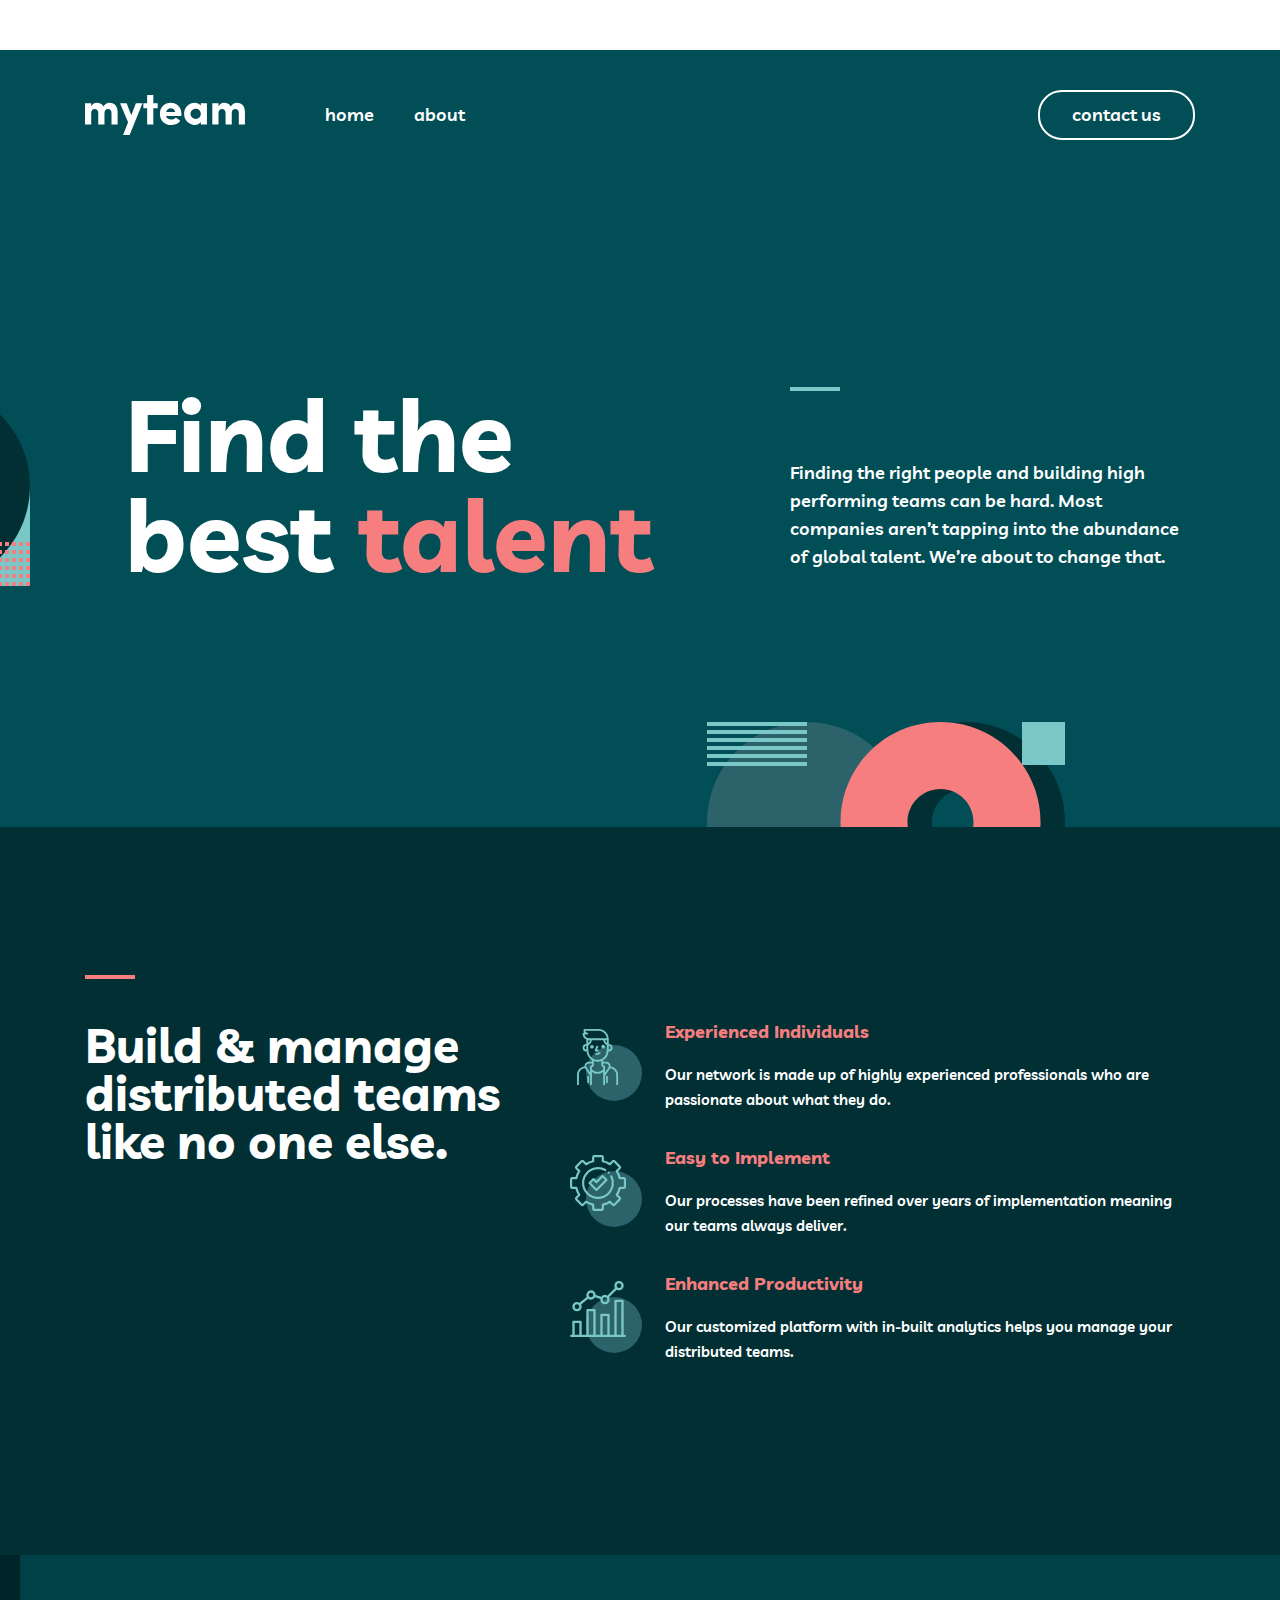
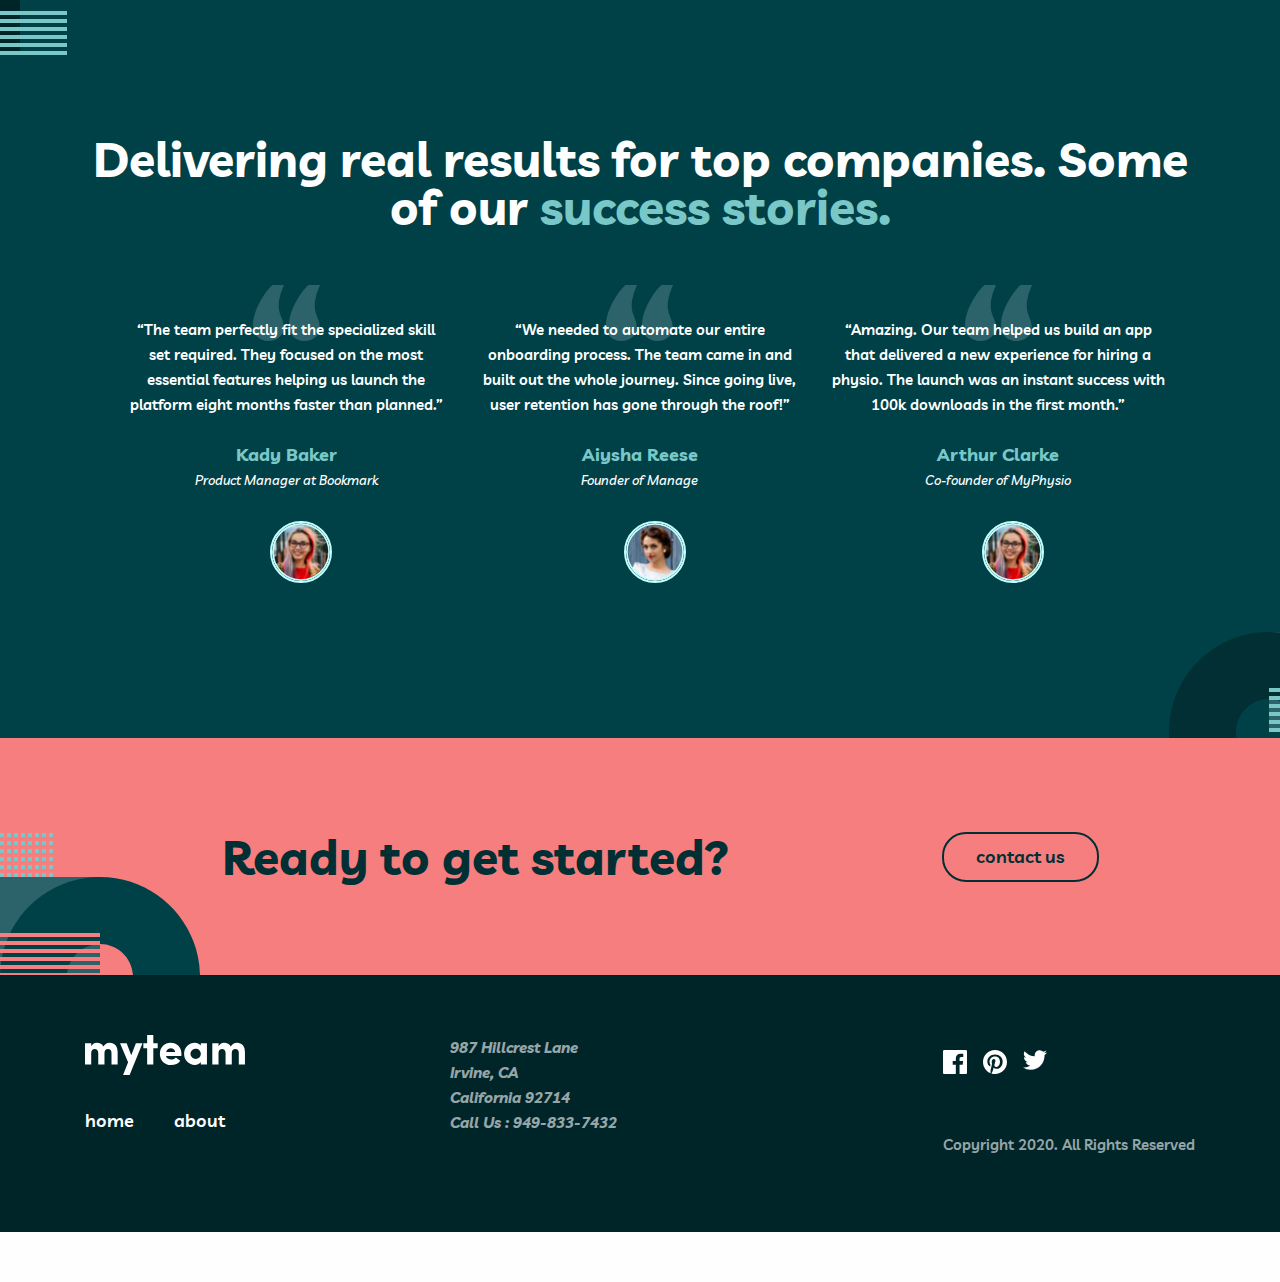
==== index.html @ 55ddd036 "initial commit" ====
<!DOCTYPE html>
<html lang="en">
<head>
    <meta charset="UTF-8">
    <meta http-equiv="X-UA-Compatible" content="IE=edge">
    <meta name="viewport" content="width=device-width, initial-scale=1.0">
    <link rel="stylesheet" href="css/normalize.css">
    <link rel="stylesheet" href="css/main.css">
    <title>MyTeam</title>
</head>
<body>
    <!-- SITE-HEADER -->
    <header class="site-header">
        <div class="site-header__container container">
            <a class="logo" href="index.html">
                <img class="logo__img" src="img/logo.svg" alt="logo" width="160" height="40">
            </a>
            
            <!-- SITENAV -->
            <nav class="sitenav">
                <ul class="sitenav__list">
                    <li class="sitenav__item"><a class="sitenav__link" href="#">home</a></li>
                    <li class="sitenav__item"><a class="sitenav__link" href="#">about</a></li>
                </ul>
            </nav>
            <a class="button button-light" href="#">contact us</a>  
        </div>
    </header>
    
    <!-- MAIN-CONTENT -->
    <main class="main-content">
        
        <!-- HERO -->
        <div class="hero">
            <div class="hero__container container">
                <img class="circle" src="img/circle.svg" alt="Circle" width="200" height="200">
                <ul class="hero__info-list">
                    <li class="hero__item">
                        <h2 class="hero__title">Find the <br> best <span class="hero__title hero__title-red">talent</span></h2>
                    </li>
                    <li class="hero__item">
                        <hr class="hero__line">
                        <p class="hero__text">Finding the right people and building high performing teams can be hard. Most companies aren’t tapping into the abundance of global talent. We’re about to change that.</p>
                    </li>
                </ul>
                <img class="double__circle" src="img/double-circle.svg" alt="Double-circle" width="358" height="200">    
            </div>
        </div>
        
        <!-- FEATURES -->
        <section class="features">
            <div class="features__container container">
                <div class="features__info">
                    <hr class="features__line">
                    <h2 class="features__title">Build & manage distributed teams like no one else.</h2>
                </div>
                <ul class="features__list">
                    <li class="features__item">
                        <img class="features__icon" src="img/icon-feature-experience.svg" alt="Experienced Individuals logo">
                        <div class="features__list-inner">
                            <h2 class="features__list-title">Experienced Individuals</h2>
                            <p class="features__list-text">Our network is made up of highly experienced professionals who are passionate about what they do.</p>
                        </div>
                    </li>
                    
                    <li class="features__item">
                        <img class="features__icon" src="img/icon-feature-implementation.svg" alt="Easy to Implement logo">
                        <div class="features__list-inner">
                            <h2 class="features__list-title">Easy to Implement</h2>
                            <p class="features__list-text">Our processes have been refined over years of implementation meaning our teams always deliver.</p>
                        </div>
                    </li>
                    
                    <li class="features__item">
                        <img class="features__icon" src="img/icon-feature-productivity.svg" alt="Enhanced Productivity logo">
                        <div class="features__list-inner">
                            <h2 class="features__list-title">Enhanced Productivity</h2>
                            <p class="features__list-text">Our customized platform with in-built analytics helps you manage your distributed teams.</p>
                        </div>
                    </li>
                </ul>
            </div>
        </section>


<!-- INDEX-ARTICLES -->
<section class="articles">
    <div class="articles__container container">
        <img class="articles__left-icon" src="img/reviews-bg-left.svg" alt="reviews-bg-left" width="147" height="100">
        <h2 class="articles__title">Delivering real results for top companies. Some of our <span class="articles__span">success stories.</span></h2>
        <ul class="articles__list">
            <li class="articles__item">
            <img class="articles__icon" src="img/icon-quotes.svg" alt="icon-quotes" width="67" height="56">
        <p class="articles__text"> “The team perfectly fit the specialized skill set required. They focused on the most essential features helping us launch the platform eight months faster than planned.”</p>
    <h3 class="articles__list-title">Kady Baker</h3>   
    <p class="articles__list-text">Product Manager at Bookmark</p>
    <img class="articles__avatar" src="img/kady.svg" alt="Avatar image" width="62" height="62">    
</li>
    
<li class="articles__item">
            <img class="articles__icon" src="img/icon-quotes.svg" alt="icon-quotes" width="67" height="56">
        <p class="articles__text">“We needed to automate our entire onboarding process. The team came in and built out the whole journey. Since going live, user retention has gone through the roof!”</p>
    <h3 class="articles__list-title">Aiysha Reese</h3>   
    <p class="articles__list-text">Founder of Manage</p>
    <img class="articles__avatar" src="img/aisha.svg" alt="Avatar image" width="62" height="62">    
</li>

<li class="articles__item">
            <img class="articles__icon" src="img/icon-quotes.svg" alt="icon-quotes" width="67" height="56">
        <p class="articles__text">“Amazing. Our team helped us build an app that delivered a new experience for hiring a physio. The launch was an instant success with 100k downloads in the first month.”</p>
    <h3 class="articles__list-title">Arthur Clarke</h3>   
    <p class="articles__list-text">Co-founder of MyPhysio</p>
    <img class="articles__avatar" src="img/kady.svg" alt="Avatar image" width="62" height="62">    
</li>
</ul>
<img class="articles__right-icon" src="img/reviews-bg-right.svg" alt="reviews-bg-right" width="200" height="200">
</div>
</section>


<!-- CTA -->
<section class="notification-cta">
    <div class="cta__container container">
        <img class="cta__left-icon" src="img/cta-left-icon.svg" alt="cta-left-icon" width="200" height="244">
        <ul class="cta__list">
            <li class="cta__item">
<h2 class="cta__title">Ready to get started?</h2>
            </li>
        <li class="cta__item">
            <a class="button button-dark" href="#">contact us</a>  
        </li>
        </ul>
    </div>
</section>
</main>


<!-- SITE-FOOTER -->
<footer class="site__footer">
    <div class="site__footer-container container">
        <div class="site__footer-inner">
            <a class="logo" href="index.html">
                <img class="logo__img" src="img/logo.svg" alt="logo" width="160" height="40">
            </a>
            
            <!-- SITENAV -->
            <nav class="site__footer-sitenav sitenav">
                <ul class="sitenav__list">
                    <li class="sitenav__item"><a class="sitenav__link" href="#">home</a></li>
                    <li class="sitenav__item"><a class="sitenav__link" href="#">about</a></li>
                </ul>
            </nav>
        </div>
    <address>987  Hillcrest Lane <br> Irvine, CA <br> California 92714 <br> Call Us : 949-833-7432</address>
<div class="socials">
    <ul class="soicals__list">
        <li class="socials__item">
            <a class="socials__link" href="#" target="_blank">
                <svg xmlns="http://www.w3.org/2000/svg" width="24" height="24" fill="none"><path fill="currentColor" d="M22.675 0H1.325C.593 0 0 .593 0 1.325v21.351C0 23.407.593 24 1.325 24H12.82v-9.294H9.692v-3.622h3.128V8.413c0-3.1 1.893-4.788 4.659-4.788 1.325 0 2.463.099 2.795.143v3.24l-1.918.001c-1.504 0-1.795.715-1.795 1.763v2.313h3.587l-.467 3.622h-3.12V24h6.116c.73 0 1.323-.593 1.323-1.325V1.325C24 .593 23.407 0 22.675 0Z"/></svg>
        </a>
    </li>
    <li class="socials__item">
        <a class="socials__link" href="#" target="_blank">
            <svg xmlns="http://www.w3.org/2000/svg" width="24" height="24" fill="none"><path fill="currentColor" d="M12 0C5.373 0 0 5.372 0 12c0 5.084 3.163 9.426 7.627 11.174-.105-.949-.2-2.405.042-3.441.218-.937 1.407-5.965 1.407-5.965s-.359-.719-.359-1.782c0-1.668.967-2.914 2.171-2.914 1.023 0 1.518.769 1.518 1.69 0 1.029-.655 2.568-.994 3.995-.283 1.194.599 2.169 1.777 2.169 2.133 0 3.772-2.249 3.772-5.495 0-2.873-2.064-4.882-5.012-4.882-3.414 0-5.418 2.561-5.418 5.207 0 1.031.397 2.138.893 2.738a.36.36 0 0 1 .083.345l-.333 1.36c-.053.22-.174.267-.402.161-1.499-.698-2.436-2.889-2.436-4.649 0-3.785 2.75-7.262 7.929-7.262 4.163 0 7.398 2.967 7.398 6.931 0 4.136-2.607 7.464-6.227 7.464-1.216 0-2.359-.631-2.75-1.378l-.748 2.853c-.271 1.043-1.002 2.35-1.492 3.146C9.57 23.812 10.763 24 12 24c6.627 0 12-5.373 12-12 0-6.628-5.373-12-12-12Z"/></svg>
    </a>
</li>
        <li class="socials__item">
            <a class="socials__link" href="#" target="_blank">
                <svg xmlns="http://www.w3.org/2000/svg" width="24" height="20" fill="none"><path fill="currentColor" d="M24 2.557a9.83 9.83 0 0 1-2.828.775A4.932 4.932 0 0 0 23.337.608a9.864 9.864 0 0 1-3.127 1.195A4.916 4.916 0 0 0 16.616.248c-3.179 0-5.515 2.966-4.797 6.045A13.978 13.978 0 0 1 1.671 1.149a4.93 4.93 0 0 0 1.523 6.574 4.903 4.903 0 0 1-2.229-.616c-.054 2.281 1.581 4.415 3.949 4.89a4.935 4.935 0 0 1-2.224.084 4.928 4.928 0 0 0 4.6 3.419A9.9 9.9 0 0 1 0 17.54a13.94 13.94 0 0 0 7.548 2.212c9.142 0 14.307-7.721 13.995-14.646A10.025 10.025 0 0 0 24 2.557Z"/></svg>
        </a>
    </li>
    </ul>
<p class="socials__text">Copyright 2020. All Rights Reserved</p>
</div>
    </div>
</footer>
</body>
</html>
---- css/main.css ----
@font-face {
    font-family: 'Livvic';
    src: url('../fonts/Livvic-BoldItalic.woff2') format('woff2'),
    url('../fonts/Livvic-BoldItalic.woff') format('woff');
    font-weight: bold;
    font-style: italic;
    font-display: swap;
}

@font-face {
    font-family: 'Livvic';
    src: url('../fonts/Livvic-SemiBold.woff2') format('woff2'),
    url('../fonts/Livvic-SemiBold.woff') format('woff');
    font-weight: 600;
    font-style: normal;
    font-display: swap;
}

@font-face {
    font-family: 'Livvic';
    src: url('../fonts/Livvic-Regular.woff2') format('woff2'),
    url('../fonts/Livvic-Regular.woff') format('woff');
    font-weight: normal;
    font-style: normal;
    font-display: swap;
}

@font-face {
    font-family: 'Livvic';
    src: url('../fonts/Livvic-MediumItalic.woff2') format('woff2'),
    url('../fonts/Livvic-MediumItalic.woff') format('woff');
    font-weight: 500;
    font-style: italic;
    font-display: swap;
}

@font-face {
    font-family: 'Livvic';
    src: url('../fonts/Livvic-Bold.woff2') format('woff2'),
    url('../fonts/Livvic-Bold.woff') format('woff');
    font-weight: bold;
    font-style: normal;
    font-display: swap;
}
/* CUSTOM-PROPS */
:root{
    --midnight-green:#014e56;
    --light-coral:#f67e7e;
    --white:#fff;
    --rapture-blue:#79c8c7;;
    --police-blue:#2c6269;
    --deep-jungle-green:#004047;
    --sacramento-state-green:#012f34;
    --dark-green:#002529;
}
/* GLOBAL */
html{
    /* height: 100%; */
    scroll-behavior: smooth;
    box-sizing: border-box;
}
body{
    font-family: "Livvic", "Arial", sans-serif;
    display: flex;
    flex-direction: column;
    font-weight: 600;
    margin: 0;
    height: 100%;
    padding: 0;
    background-color:#fefefe;
    color: var(--white);
    font-size: 15px;
    line-height: 25px;
    overflow-x: hidden; 
}
*:focus{
    outline: 2px dashed var(--outline-color);
    outline-offset: 3px;
}
img{
    max-width: 100%;
    height: auto;
}
ul, li, a{
    text-decoration: none;
    list-style: none;
}
*,
*::before,
*::after{
    box-sizing: inherit;
}
/* visually-hidden */
.visually-hidden {
    position: absolute;
    width: 1px;
    height: 1px;
    margin: -1px;
    border: 0;
    padding: 0;
    white-space: nowrap;
    clip-path: inset(100%);
    clip: rect(0 0 0 0);
    overflow: hidden;
}

/* CONTAINER */
.container{
    width: 100%;
    max-width: 1150px;
    padding-top: 40px;
    padding-bottom: 40px;
    padding-left: 20px;
    padding-right: 20px;
    margin-left: auto;
    margin-right: auto;
}
/* LOGO */
.logo {
    display: inline-block;
    margin-right: 80px;
}
.logo__img {
    display: block;
    width: 160px;
    height: 40px;
    object-fit: contain;
}
/* BUTTON */
.button{
    display: inline-block;
    padding: 9px 32px;
    font-size: 18px;
    line-height: 28px;
    border: 2px solid transparent;
    border-radius: 24px;
    cursor: pointer;
    text-align: center;
    white-space: nowrap;
}
.button-light{
    border-color: var(--white);
    color:var(--white);   
}
.button-light:hover{
    background-color: var(--white);
    color: var(--dark-green);
}
.button-light:active{
    opacity: 0.6;
}
.button-dark{
    border-color: var(--sacramento-state-green);
    color: var(--sacramento-state-green);
}
.button-dark:hover{
    background-color: var(--sacramento-state-green);
    color: var(--white);
}
.button-dark:active{
    opacity: 0.6;
}
/* .MAIN-CONTENT */
.main-content{
    flex-grow: 1;
}
/* SITE-HEADER */
.site-header{
    max-width: 1440px;
    width: 100%;
    background-color: var(--midnight-green);
    margin-left: auto;
    margin-right: auto;
    margin-top: 50px;
}
.site-header__container {
    display: flex;
    align-items: center;
}
.sitenav{
    margin-right: auto;
}
.sitenav__list{
    display: flex;
    align-items: center;
    padding: 0;
    margin: 0;
    font-size: 18px;
    line-height: 28px;
}
.sitenav__item:not(:last-child){
    margin-right: 40px;
}
.sitenav__link{
    display: block;
    color: var(--white);
}
.sitenav__link:hover{
    color: var(--light-coral);
}
.sitenav__link:active{
    opacity: 0.6;
}
/* HERO */
.hero{
    max-width: 1440px;
    width: 100%;
    background-color: var(--midnight-green);
    margin-left: auto;
    margin-right: auto;
    overflow: hidden;
    padding-top: 66px;
    padding-bottom: 105px;
}
.hero__container{
    position: relative;
}
.circle{
    position: absolute;
    left: -235px;
    top: 140px;
}
.hero__info-list {
    display: flex;
    align-items: center;
}
.hero__item-second{
    display: flex;
    flex-direction: column;
    align-items: flex-end;
}
.hero__item{
    position: relative;
}
.hero__item:not(:last-child) {
    margin-right: 30px;
}
.hero__title {
    width: 635px;
    font-weight: 700;
    font-size: 100px;
    line-height: 100px;
}
.hero__title-red {
    color: var(--light-coral);
}
.hero__line{
    position: absolute;
    left: 0;
    border: 0;
    width: 50px;
    height: 4px;
    background-color: var(--rapture-blue);
}
.hero__text {
    margin-top: 79px;
    font-size: 18px;
    line-height: 28px;
}
.double__circle{
    position: absolute;
    right: 150px;
    bottom: -200px;
}
/* FEATURES */
.features{
    max-width: 1440px;
    width: 100%;
    margin-left: auto;
    margin-right: auto;
    background-color: var(--sacramento-state-green);
}
.features__container {
    padding-top: 140px;
    padding-bottom: 140px;
    display: flex;
    align-items: center;
    justify-content: space-between;
}
.features__info {
    position: relative;
    display: flex;
    flex-direction: column;
    max-width: 445px;
    width: 100%;
    margin-bottom: 250px;
}
.features__line {
    position: absolute;
    left: 0;
    width: 50px;
    height: 4px;
    background-color: var(--light-coral);
    border: 0;
}
.features__title {
    margin-top: 54px;
    margin-bottom: 0;
    font-weight: bold;
    font-size: 48px;
    line-height: 48px;
}
.features__item {
    display: flex;
    align-items: center;
}
.features__item:not(:last-child){
    margin-bottom: 32px;
}
.features__icon{
    width: 72px;
    height: 72px;
    object-fit: cover;
    margin-right: 23px;
}
.features__list-inner {
    display: flex;
    flex-direction: column;
}
.features__list-title {
    margin-top: 0;
    margin-bottom: 16px;
    font-weight: bold;
    font-size: 18px;
    line-height: 28px;
    color: var(--light-coral);
}
.features__list-text {
    margin: 0;
}
/* INDEX-ARTICLES */
.articles{
    background-color: var(--deep-jungle-green);
    overflow: hidden;
    max-width: 1440px;
    width: 100%;
    margin-left: auto;
    margin-right: auto;
}
.articles__container {
    position: relative;
    display: flex;
    align-items: center;
    flex-direction: column;
    padding-top: 140px;
    padding-bottom: 140px;
}
.articles__left-icon{
    position: absolute;
    left: -145px;
    top: 0;
}
.articles__title {
    font-weight: 700;
    font-size: 48px;
    line-height: 48px;
    text-align: center;
    margin-bottom: 56px;
}
.articles__span{
    color: var(--rapture-blue);
}
.articles__list {
    display: flex;
}
.articles__item{
    display: flex;
    align-items: center;
    justify-content: center;
    flex-direction: column;
    text-align: center;
}
.articles__item :not(:last-child){
    margin-right: 30px;
}
.articles__icon {
    position: absolute;
    top:330px;
}
.articles__text {
    z-index: 1;
    margin-bottom: 24px;
}
.articles__list-title {
    font-weight: bold;
    font-size: 18px;
    color: var(--rapture-blue);
    line-height: 28px;
    margin-bottom: 2px;
    margin-top: 0;
}
.articles__list-text {
    margin-top: 0;
    font-style: italic;
    font-weight: 500;
    font-size: 13px;
    line-height: 18px;
    margin-bottom: 32px;
}
.articles__avatar {
    display: block;
    width: 62px;
    object-fit: contain;
    border: 2px solid #c4fffe;
    border-radius: 50%;
}
.articles__right-icon{
    position: absolute;
    left: 96%;
    bottom: -12%;
}
/* NOTIFICATION-CTA */
.notification-cta {
    position: relative;
    max-width: 1440px;
    width: 100%;
    margin-left: auto;
    margin-right: auto;
    background-image: url(../img/cta-bg.svg);
    background-color: var(--light-coral);
    background-repeat: no-repeat;
    overflow: hidden;
}
.cta__left-icon {
    position: absolute;
    left: 0;
    top: 40%;
}
.cta__list {
    display: flex;
    align-items: center;
    justify-content: space-between;
    max-width: 917px;
width: 100%;
margin-left: auto;
margin-right: auto;
}
.cta__title {
    font-weight: bold;
    font-size: 48px;
    line-height: 48px;
    color: var(--sacramento-state-green);
}
/* SITE-FOOTER */
.site__footer {
    max-width: 1440px;
    width: 100%;
    margin-left: auto;
    margin-right: auto;
    background-color: var(--dark-green);
    overflow: hidden;
    margin-bottom: 50px;
}
.site__footer-container {
    display: flex;
    padding-top: 60px;
    padding-bottom: 60px;
}
.site__footer-inner{
    margin-right: 125px;
}
.site__footer-sitenav {
margin-top: 25px;
}
address{
    width: 447px;
    flex-grow: 1;
    color: rgba(255, 255, 255, 0.6);
}
.soicals__list {
    display: flex;
    padding: 0;
    margin-bottom: 51px;
}
.socials__item:not(:last-child) {
    margin-right: 16px;
}
.socials__link {
    color: var(--white);
}
.socials__link:hover{
    color: var(--light-coral);
}
.socials__text {
    text-align: right;
    color: rgba(255, 255, 255, 0.6);
}
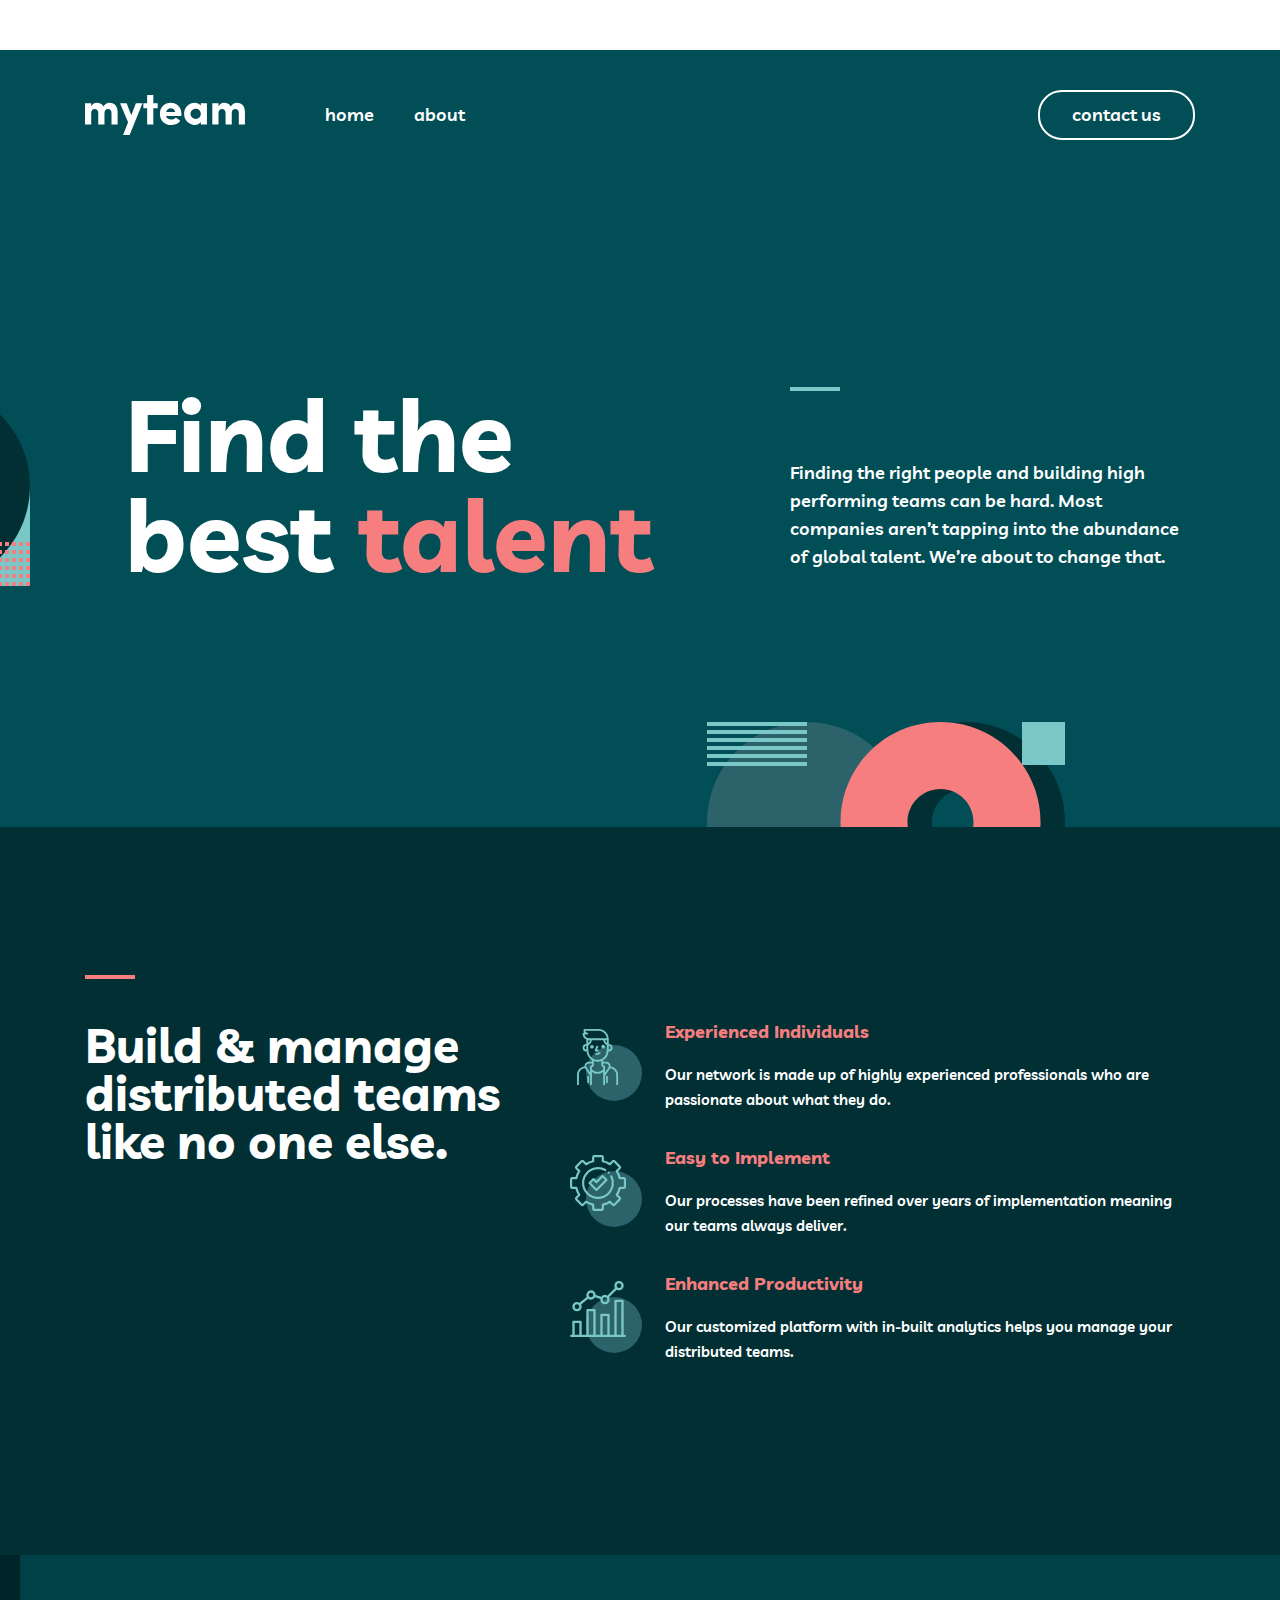
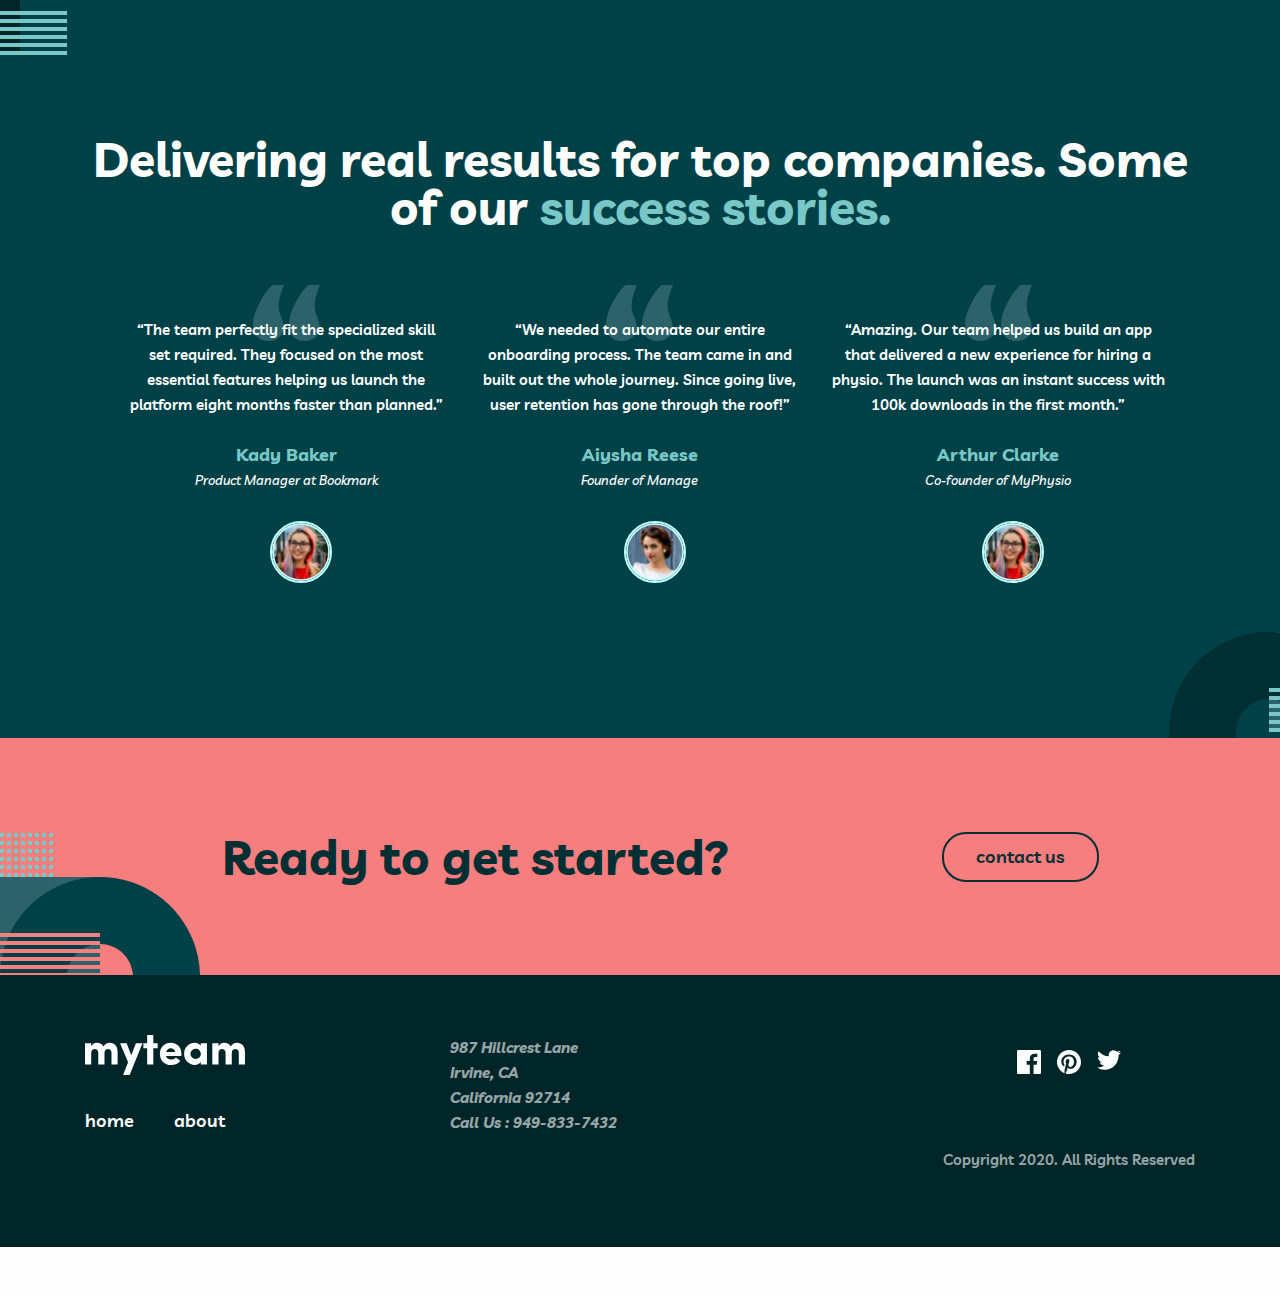
==== commit 6bd766c5: "initial commit" ====
--- a/index.html
+++ b/index.html
@@ -20,10 +20,10 @@
             <nav class="sitenav">
                 <ul class="sitenav__list">
                     <li class="sitenav__item"><a class="sitenav__link" href="#">home</a></li>
-                    <li class="sitenav__item"><a class="sitenav__link" href="#">about</a></li>
+                    <li class="sitenav__item"><a class="sitenav__link" href="about.html">about</a></li>
                 </ul>
             </nav>
-            <a class="button button-light" href="#">contact us</a>  
+            <a class="button button-light" href="contact.html">contact us</a>  
         </div>
     </header>
     
@@ -127,7 +127,7 @@
 <h2 class="cta__title">Ready to get started?</h2>
             </li>
         <li class="cta__item">
-            <a class="button button-dark" href="#">contact us</a>  
+            <a class="button button-dark" href="contact.html">contact us</a>  
         </li>
         </ul>
     </div>
@@ -143,7 +143,7 @@
                 <img class="logo__img" src="img/logo.svg" alt="logo" width="160" height="40">
             </a>
             
-            <!-- SITENAV -->
+            <!--SITE-FOOTER__SITENAV -->
             <nav class="site__footer-sitenav sitenav">
                 <ul class="sitenav__list">
                     <li class="sitenav__item"><a class="sitenav__link" href="#">home</a></li>
--- a/css/main.css
+++ b/css/main.css
@@ -431,9 +431,9 @@
     align-items: center;
     justify-content: space-between;
     max-width: 917px;
-width: 100%;
-margin-left: auto;
-margin-right: auto;
+    width: 100%;
+    margin-left: auto;
+    margin-right: auto;
 }
 .cta__title {
     font-weight: bold;
@@ -460,7 +460,7 @@
     margin-right: 125px;
 }
 .site__footer-sitenav {
-margin-top: 25px;
+    margin-top: 25px;
 }
 address{
     width: 447px;
@@ -482,6 +482,231 @@
     color: var(--light-coral);
 }
 .socials__text {
-    text-align: right;
+    text-align: left;
     color: rgba(255, 255, 255, 0.6);
+}
+/* ABOUT PAGE*/
+
+/* HERO */
+.hero__item-container{
+    width: 100%;
+    max-width: 350px;
+    flex-grow: 1;
+}
+.hero-title{
+    font-weight:bold;
+    font-size: 64px;
+    line-height: 100px;
+    margin-top: 0;
+}
+.hero-text{
+    width: 100%;
+    max-width: 730px;
+    font-weight: 600;
+    font-size: 18px;
+    line-height: 28px;
+    margin-top: 40px;
+}
+.pink__circle{
+    position: absolute;
+    right: -22%;
+    top: 66%;
+}
+/* ARTICLES */
+.articles-right-icon{
+    position: absolute;
+    left: -19%;
+    top: -0%;
+}
+.articles-left-icon{
+    position: absolute;
+    bottom: 0;
+    right: -14%;
+}
+.articles-list {
+    display: flex;
+    flex-wrap: wrap;
+}
+.articles-item {
+    width: 100%;
+    max-width: 325px;
+    height: 250px;
+    display: flex;
+    align-items: center;
+    flex-direction: column;
+    background-color: var(--sacramento-state-green);
+    padding: 32px 24px 56px 24px;
+    margin-bottom:76px;
+    text-align: center;
+}
+.articles-item::after{
+    display: flex;
+    align-items: center;
+    justify-content: center;
+    content: "+";
+    width: 56px;
+    height: 56px;
+    font-size: 30px;
+    font-weight: bold;
+    color: var(--sacramento-state-green);
+    background-color: var(--light-coral);
+    padding: 20px;
+    border-radius: 50%;
+} 
+.articles-item:nth-child(6)::after{
+    display: flex;
+    align-items: center;
+    justify-content: center;
+    width: 56px;
+    height: 56px;
+    font-weight: bold;
+    color: var(--sacramento-state-green);
+    padding: 20px;
+    border-radius: 50%;
+    content: "x";
+    background-color: var(--rapture-blue);
+    font-size: 25px;
+    margin-top: 15%;
+}  
+.articles-item:not(:last-child){
+    margin-right: 30px;
+}
+.articles__list-title__last{
+margin-bottom:10px;
+}
+.articles-icon {
+    display: inline-block;
+    width: 96px;
+    height: 96px;
+    object-fit: contain;
+    margin-bottom: 16px;
+}
+.articles__list-title {
+    font-weight: bold;
+    font-size: 18px;
+    line-height: 28px;
+    color: var(--rapture-blue);
+}
+.social{
+    display: flex;
+    align-items: center;
+    justify-content: space-between;
+}
+.socials{
+    display: flex;
+    align-items: center;
+    justify-content: space-between;
+    flex-direction: column;
+}
+.socials-item{
+    margin-right: 16px;
+}
+/* TAB-PANELS */
+.tab-panels {
+    position: relative;
+    max-width: 1440px;
+    width: 100%;
+    margin-left: auto;
+    margin-right: auto;
+    background-color: var(--sacramento-state-green);
+}
+.tab-panels__img {
+    position: absolute;
+    top: 0;
+    left: 0;
+}
+.tab-panels__container {
+  padding-top: 80px;
+  padding-bottom: 80px; 
+  text-align: center; 
+}
+.tab-panels__title {
+    font-weight: bold; 
+font-size: 48px;
+line-height: 48px;
+margin-bottom: 64px;
+}
+.tab-panel__list {
+    display: flex;
+    align-items: center;
+    padding: 0;
+}
+.tab-panel__item:not(:last-child){
+    margin-right: 80px;
+}
+/* CONTACT-PAGE */
+.contact-page {
+    position: relative;
+    max-width: 1440px;
+    width: 100%;
+    margin-left: auto;
+    margin-right: auto;
+    background-color: var(--midnight-green);
+    overflow: hidden;
+}
+.contact-page__container {
+    padding-top: 80px;
+    padding-bottom: 80px;
+}
+.contact-page__list {
+    position: relative;
+display: flex;
+align-items: center;
+justify-content: space-between;
+}
+.contact-page__heading{
+    font-weight: bold;
+    font-size: 64px;
+    line-height: 100px;
+    margin-top: 0;
+    margin-bottom: 16px;
+}
+.contact-page__title{
+    font-weight: bold;
+font-size: 32px;
+line-height: 48px;
+color: var(--light-coral);
+margin-top: 0;
+margin-bottom: 32px;
+}
+.contact-page__text{
+    font-weight: bold;
+font-size: 18px;
+line-height: 28px;
+margin: 0;
+}
+.form-group:not(:last-child){
+    margin-bottom: 24px;
+}
+.form-field {
+    font-weight: 600;
+    border: 0;
+    background-color: transparent;
+    border-bottom: 1px solid #979797;
+    padding: 17px;
+    width: 540px;
+}
+.form-field-textarea {
+margin-bottom: 24px;
+}
+.contact-page-form-submit {
+    border: 0;
+    font-size: 18px;
+    font-weight: 600;
+line-height: 28px;
+    padding: 9px 32px 11px 32px;
+    background-color: var(--white);
+    color: var(--deep-jungle-green);
+    border: 2px solid var(--white);
+border-radius: 24px;
+cursor: pointer;
+}
+.contact-page__left--img{
+position: absolute;
+left: -7%;
+}
+.contact-page__right--icon{
+position: absolute;
+right: -8%;
+bottom: -2%;
 }